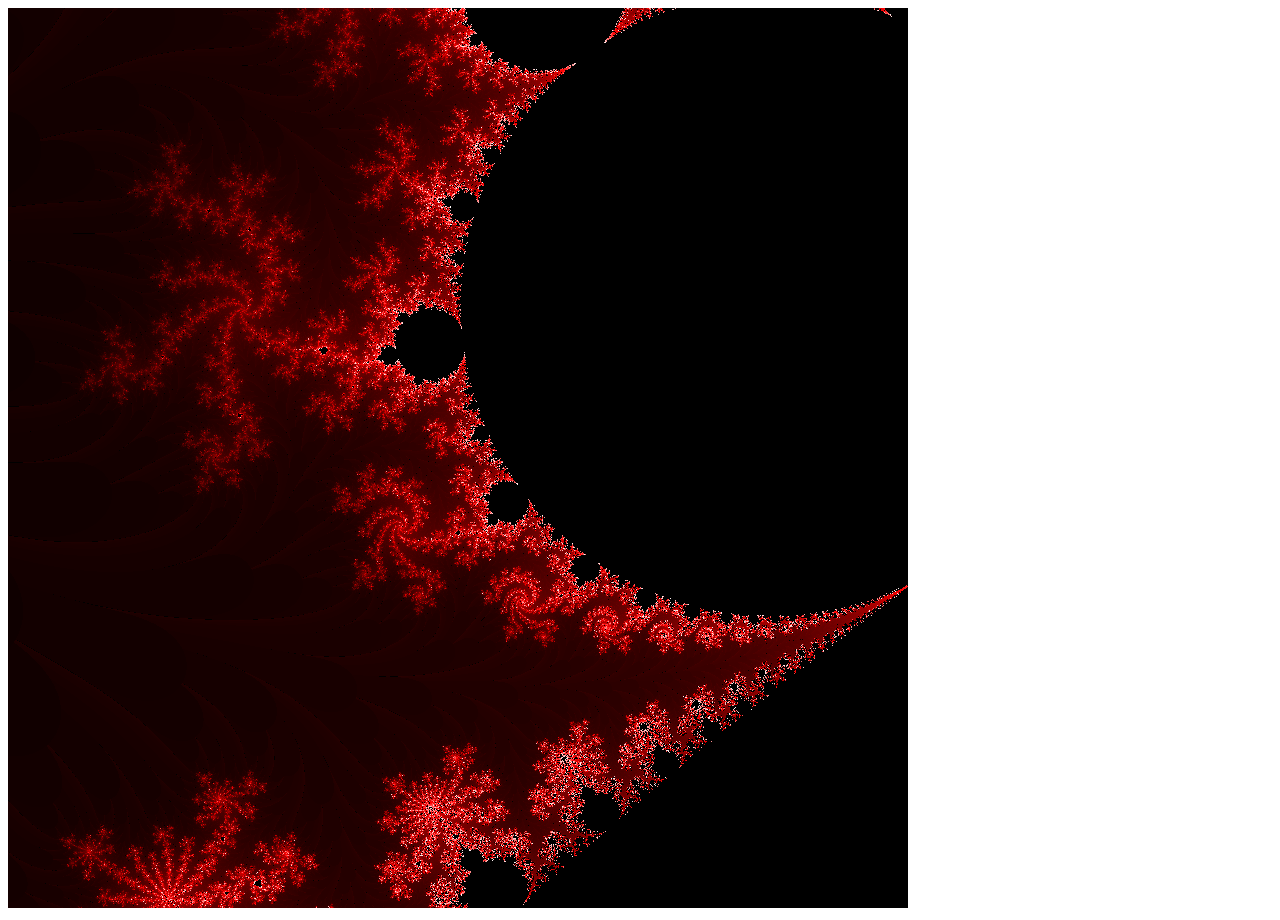
==== mandelbrot.html @ de11bf06 "added madelbrot" ====
<!DOCTYPE html>
<html lang="en">
<head>
    <meta charset="UTF-8">
    <meta name="viewport" content="width=device-width, initial-scale=1.0">
    <meta http-equiv="X-UA-Compatible" content="ie=edge">
    <title>Mandelbrot</title>
</head>
<body>
    <script src="mandelbrot.js"></script>
</body>
</html>
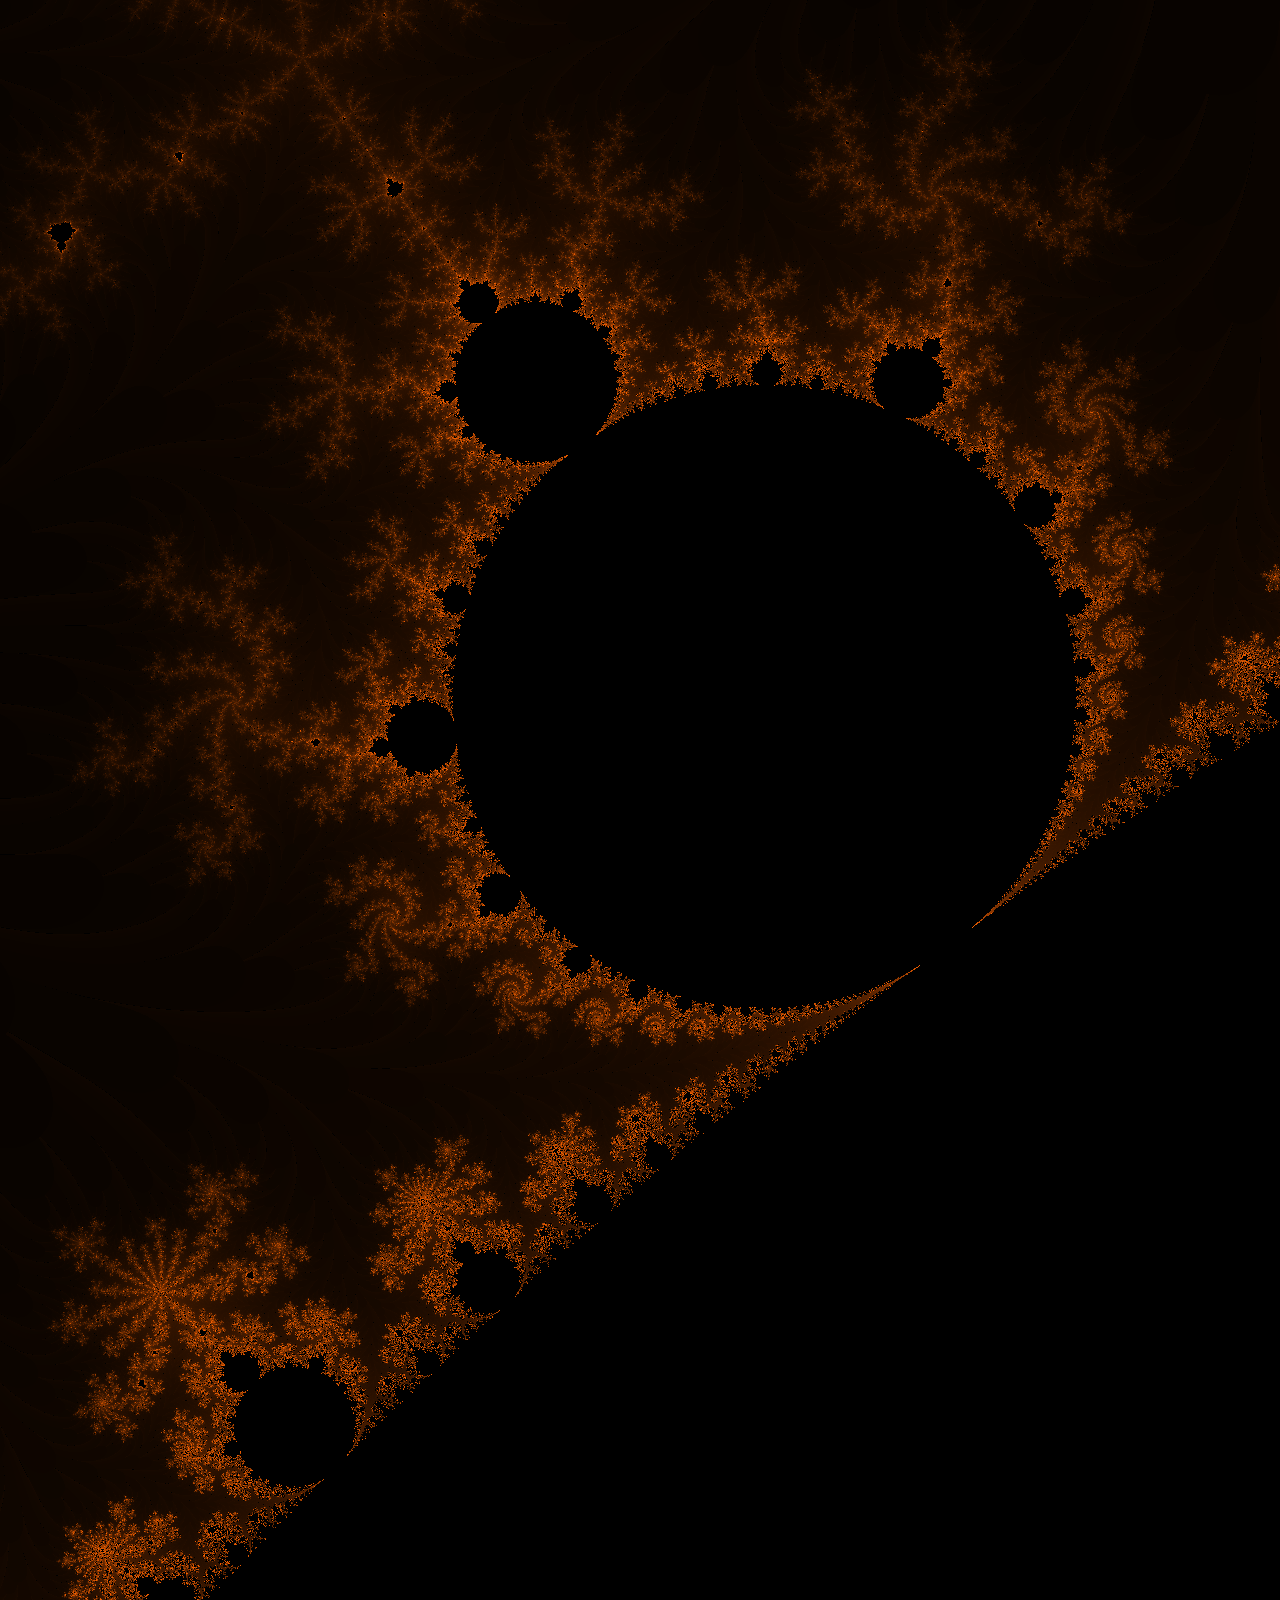
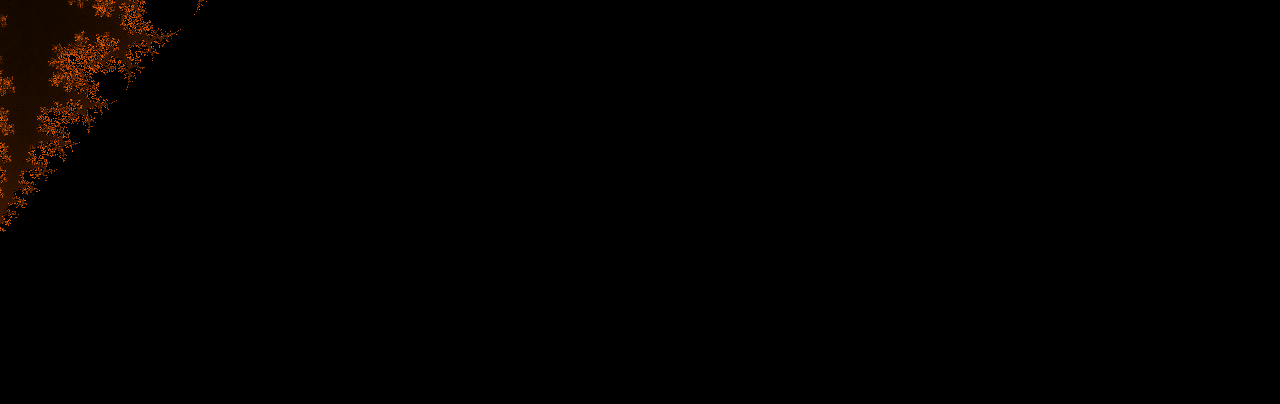
==== commit 000f209f: "mandelbrot++" ====
--- a/mandelbrot.html
+++ b/mandelbrot.html
@@ -5,6 +5,13 @@
     <meta name="viewport" content="width=device-width, initial-scale=1.0">
     <meta http-equiv="X-UA-Compatible" content="ie=edge">
     <title>Mandelbrot</title>
+    <style>
+        html, body {
+            margin: 0;
+            background-color: #000;
+        }
+
+    </style>
 </head>
 <body>
     <script src="mandelbrot.js"></script>
